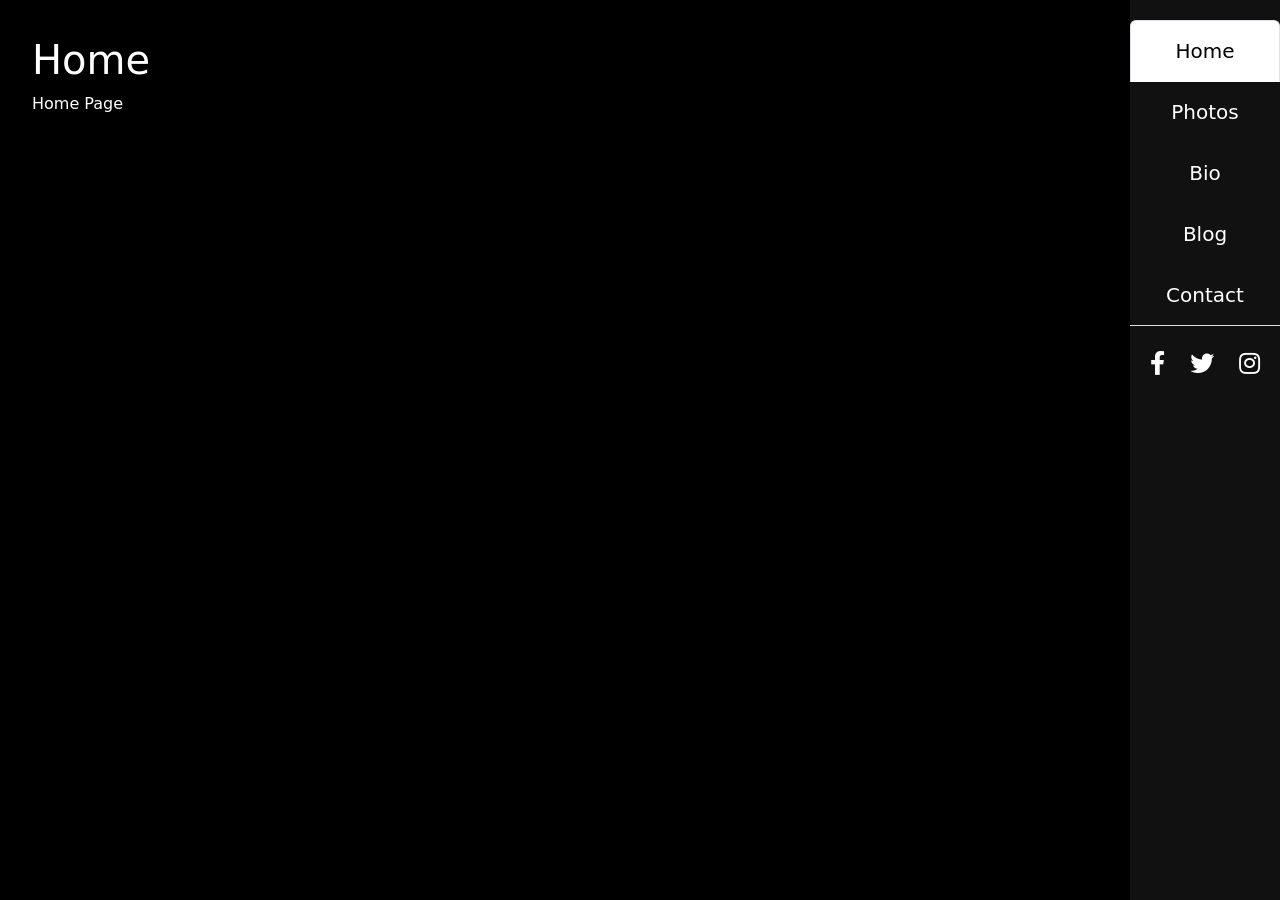
==== index.html @ 9653f2a4 "Add files via upload" ====
<!DOCTYPE html>
<html lang="en">
<head>
    <title>Shutter</title>
    <meta charset="utf-8">
    <meta name="viewport" content="width=device-width, initial-scale=1">
    <link href="https://cdn.jsdelivr.net/npm/bootstrap@5.2.1/dist/css/bootstrap.min.css" rel="stylesheet">
    <link href="https://cdnjs.cloudflare.com/ajax/libs/font-awesome/5.15.3/css/all.min.css" rel="stylesheet">

    <script src="https://code.jquery.com/jquery-3.5.1.slim.min.js"></script>
    <script src="https://stackpath.bootstrapcdn.com/bootstrap/4.5.2/js/bootstrap.min.js" defer></script>
    
    <style>
        body {
            background-color: #000;
            color: #fff;
        }

        .sidebar {
            position: fixed;
            top: 0;
            right: 0;
            width: 150px;
            height: 100%;
            background-color: #111;
            padding-top: 20px;
        }

        .nav-tabs {
            flex-direction: column;
            width: 100%;
        }

        .nav-link {
            color: #fff;
            font-size: 20px;
            text-align: center;
            padding: 15px;
        }

        .nav-link.active {
            background-color: red;
            color: transparent;
        }

        .nav-link:hover {
            color: red;
            background-color: transparent;
            border-color: red;
        }

        .icon {
            margin-top: 20px;
            text-align: center;
        }

        .icon a {
            color: white;
            margin: 10px;
            font-size: 24px;
        }

        .content-section {
            margin-right: 150px;
            padding: 20px;
        }
    </style>
</head>
<body>
    <div class="sidebar">

        <ul class="nav nav-tabs" id="myTab" role="tablist">
            <li class="nav-item">
                <a class="nav-link active" id="home-tab" data-toggle="tab" href="#home" role="tab" aria-controls="home" aria-selected="true">Home</a>
            </li>
            <li class="nav-item">
                <a class="nav-link" id="photos-tab" data-toggle="tab" href="#photos" role="tab" aria-controls="photos" aria-selected="false">Photos</a>
            </li>
            <li class="nav-item">
                <a class="nav-link" id="bio-tab" data-toggle="tab" href="#bio" role="tab" aria-controls="bio" aria-selected="false">Bio</a>
            </li>
            <li class="nav-item">
                <a class="nav-link" id="blog-tab" data-toggle="tab" href="#blog" role="tab" aria-controls="blog" aria-selected="false">Blog</a>
            </li>
            <li class="nav-item">
                <a class="nav-link" id="contact-tab" data-toggle="tab" href="#contact" role="tab" aria-controls="contact" aria-selected="false">Contact</a>
            </li>
        </ul>

        <div class="icon">
            <a href="https://www.facebook.com"><i class="fab fa-facebook-f"></i></a>
            <a href="https://www.x.com"><i class="fab fa-twitter"></i></a>
            <a href="https://www.instagram.com"><i class="fab fa-instagram"></i></a>
        </div>
    </div>

    <!-- Tabs -->
    <div class="container-fluid">
        <div class="tab-content content-section mt-3">
            <!-- Home -->
            <div class="tab-pane fade show active" id="home" role="tabpanel" aria-labelledby="home-tab">
                <h1>Home</h1>
                <p>Home Page</p>
            </div>

            <!-- Photos -->
            <div class="tab-pane fade" id="photos" role="tabpanel" aria-labelledby="photos-tab">
                <div class="row gallery">
                    <div class="col-md-8">
                        <a href="#" data-toggle="modal" data-target="#modal1">
                            <img src="https://picsum.photos/800/400" class="img-fluid mb-4" alt="Large image 1">
                        </a>
                    </div>
                    <div class="col-md-4">
                        <a href="#" data-toggle="modal" data-target="#modal2">
                            <img src="https://picsum.photos/400/400" class="img-fluid mb-4" alt="Large image 2">
                        </a>
                    </div>
                </div>

                <div class="row gallery">
                    <div class="col-md-4">
                        <a href="#" data-toggle="modal" data-target="#modal3">
                            <img src="https://picsum.photos/400/400" class="img-fluid mb-4" alt="Large image 3">
                        </a>
                    </div>
                    <div class="col-md-8">
                        <a href="#" data-toggle="modal" data-target="#modal4">
                            <img src="https://picsum.photos/300/300" class="img-fluid mb-4" alt="Large image 4">
                        </a>
                    </div>

                    <div class="col-md-8">
                        <a href="#" data-toggle="modal" data-target="#modal5">
                            <img src="https://picsum.photos/400/400" class="img-fluid mb-4" alt="Large image 5">
                        </a>
                    </div>
                </div>
            </div>

            <!-- Bio Section -->
            <div class="tab-pane fade" id="bio" role="tabpanel" aria-labelledby="bio-tab">
                <h1>Bio</h1>
                <p>About me.</p>
            </div>

            <!-- Blog Section -->
            <div class="tab-pane fade" id="blog" role="tabpanel" aria-labelledby="blog-tab">
                <h1>Blog</h1>
            </div>

            <!-- Contact Section -->
            <div class="tab-pane fade" id="contact" role="tabpanel" aria-labelledby="contact-tab">
                <h1>Contact Us</h1>
                <p>Feel free to get in touch with us!</p>
                <form>
                    <div class="form-group">
                        <label for="name">Name:</label>
                        <input type="text" class="form-control" id="name" placeholder="Your name">
                    </div>
                    <div class="form-group">
                        <label for="email">Email:</label>
                        <input type="email" class="form-control" id="email" placeholder="Your email">
                    </div>
                    <button type="button" class="btn btn-primary">Submit</button>
                </form>
            </div>
        </div>
    </div>

    <div class="modal fade" id="modal1">
        <div class="modal-dialog modal-lg" role="document">
            <div class="modal-content">
                <div class="modal-body">
                    <img src="https://picsum.photos/800/400" alt="Large image 1" class="img-fluid">
                </div>
            </div>
        </div>
    </div>

    <div class="modal fade" id="modal2">
        <div class="modal-dialog modal-sm" role="document">
            <div class="modal-content">
                <div class="modal-body">
                    <img src="https://picsum.photos/400/400" alt="Large image 2" class="img-fluid">
                </div>
            </div>
        </div>
    </div>

    <div class="modal fade" id="modal3">
        <div class="modal-dialog modal-sm" role="document">
            <div class="modal-content">
                <div class="modal-body">
                    <img src="https://picsum.photos/400/400" alt="Large image 3" class="img-fluid">
                </div>
            </div>
        </div>
    </div>

    <div class="modal fade" id="modal4">
        <div class="modal-dialog modal-sm" role="document">
            <div class="modal-content">
                <div class="modal-body">
                    <img src="https://picsum.photos/300/300" alt="Large image 4" class="img-fluid">
                </div>
            </div>
        </div>
    </div>

    <div class="modal fade" id="modal5">
        <div class="modal-dialog modal-sm" role="document">
            <div class="modal-content">
                <div class="modal-body">
                    <img src="https://picsum.photos/400/400" alt="Large image 5" class="img-fluid">
                </div>
            </div>
        </div>
    </div>
</body>
</html>
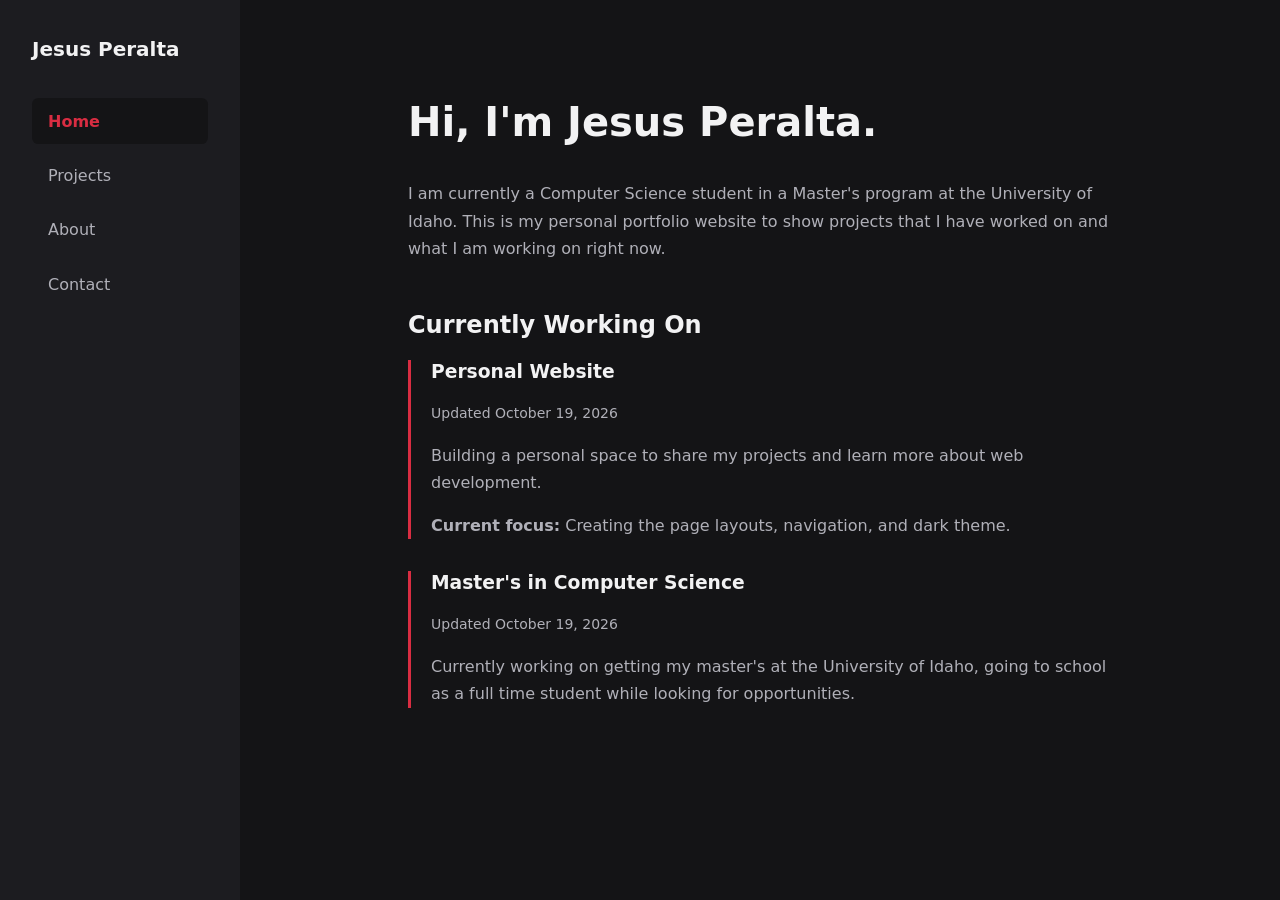
==== commit daa233d8: "Built Personal website foundation and progress" ====
--- a/index.html
+++ b/index.html
@@ -1,221 +1,73 @@
 <!DOCTYPE html>
 <html lang="en">
+
 <head>
-    <title>Shutter</title>
-    <meta charset="utf-8">
+    <meta charset="UTF-8">
     <meta name="viewport" content="width=device-width, initial-scale=1">
-    <link href="https://cdn.jsdelivr.net/npm/bootstrap@5.2.1/dist/css/bootstrap.min.css" rel="stylesheet">
-    <link href="https://cdnjs.cloudflare.com/ajax/libs/font-awesome/5.15.3/css/all.min.css" rel="stylesheet">
 
-    <script src="https://code.jquery.com/jquery-3.5.1.slim.min.js"></script>
-    <script src="https://stackpath.bootstrapcdn.com/bootstrap/4.5.2/js/bootstrap.min.js" defer></script>
-    
-    <style>
-        body {
-            background-color: #000;
-            color: #fff;
-        }
+    <title>Jesus Peralta | Personal Website</title>
+    <meta name="description" content="Personal projects, current work, and background of myself.">
 
-        .sidebar {
-            position: fixed;
-            top: 0;
-            right: 0;
-            width: 150px;
-            height: 100%;
-            background-color: #111;
-            padding-top: 20px;
-        }
+    <link rel="stylesheet" href="/assets/css/styles.css">
+</head>
 
-        .nav-tabs {
-            flex-direction: column;
-            width: 100%;
-        }
+<body>
+    <header class="sidebar">
+        <a class="site-name" href="/">Jesus Peralta</a>
 
-        .nav-link {
-            color: #fff;
-            font-size: 20px;
-            text-align: center;
-            padding: 15px;
-        }
+        <nav aria-label="Main navigation">
+            <ul>
+                <li><a href="/" aria-current="page">Home</a></li>
+                <li><a href="/projects/">Projects</a></li>
+                <li><a href="/about/">About</a></li>
+                <li><a href="/contact/">Contact</a></li>
+            </ul>
+        </nav>
+    </header>
 
-        .nav-link.active {
-            background-color: red;
-            color: transparent;
-        }
+    <main>
+        <section id="introduction">
+            <h1>Hi, I'm Jesus Peralta.</h1>
+            <p>
+                I am currently a Computer Science student in a Master's program at the University of Idaho. This is my
+                personal portfolio website to show projects that I have worked on and what I am working on right now.
+            </p>
+        </section>
 
-        .nav-link:hover {
-            color: red;
-            background-color: transparent;
-            border-color: red;
-        }
+        <section id="current-work">
+            <h2>Currently Working On</h2>
 
-        .icon {
-            margin-top: 20px;
-            text-align: center;
-        }
+            <article class="work-update">
+                <h3>Personal Website</h3>
 
-        .icon a {
-            color: white;
-            margin: 10px;
-            font-size: 24px;
-        }
+                <p class="update-date">
+                    Updated <time datetime="2026-10-19">October 19, 2026</time>
+                </p>
 
-        .content-section {
-            margin-right: 150px;
-            padding: 20px;
-        }
-    </style>
-</head>
-<body>
-    <div class="sidebar">
+                <p>
+                    Building a personal space to share my projects and learn more about web development.
+                </p>
 
-        <ul class="nav nav-tabs" id="myTab" role="tablist">
-            <li class="nav-item">
-                <a class="nav-link active" id="home-tab" data-toggle="tab" href="#home" role="tab" aria-controls="home" aria-selected="true">Home</a>
-            </li>
-            <li class="nav-item">
-                <a class="nav-link" id="photos-tab" data-toggle="tab" href="#photos" role="tab" aria-controls="photos" aria-selected="false">Photos</a>
-            </li>
-            <li class="nav-item">
-                <a class="nav-link" id="bio-tab" data-toggle="tab" href="#bio" role="tab" aria-controls="bio" aria-selected="false">Bio</a>
-            </li>
-            <li class="nav-item">
-                <a class="nav-link" id="blog-tab" data-toggle="tab" href="#blog" role="tab" aria-controls="blog" aria-selected="false">Blog</a>
-            </li>
-            <li class="nav-item">
-                <a class="nav-link" id="contact-tab" data-toggle="tab" href="#contact" role="tab" aria-controls="contact" aria-selected="false">Contact</a>
-            </li>
-        </ul>
+                <p>
+                    <strong>Current focus:</strong>
+                    Creating the page layouts, navigation, and dark theme.
+                </p>
+            </article>
 
-        <div class="icon">
-            <a href="https://www.facebook.com"><i class="fab fa-facebook-f"></i></a>
-            <a href="https://www.x.com"><i class="fab fa-twitter"></i></a>
-            <a href="https://www.instagram.com"><i class="fab fa-instagram"></i></a>
-        </div>
-    </div>
+            <article class="work-update">
+                <h3>Master's in Computer Science</h3>
 
-    <!-- Tabs -->
-    <div class="container-fluid">
-        <div class="tab-content content-section mt-3">
-            <!-- Home -->
-            <div class="tab-pane fade show active" id="home" role="tabpanel" aria-labelledby="home-tab">
-                <h1>Home</h1>
-                <p>Home Page</p>
-            </div>
+                <p class="update-date">
+                    Updated <time datetime="2026-10-19">October 19, 2026</time>
+                </p>
 
-            <!-- Photos -->
-            <div class="tab-pane fade" id="photos" role="tabpanel" aria-labelledby="photos-tab">
-                <div class="row gallery">
-                    <div class="col-md-8">
-                        <a href="#" data-toggle="modal" data-target="#modal1">
-                            <img src="https://picsum.photos/800/400" class="img-fluid mb-4" alt="Large image 1">
-                        </a>
-                    </div>
-                    <div class="col-md-4">
-                        <a href="#" data-toggle="modal" data-target="#modal2">
-                            <img src="https://picsum.photos/400/400" class="img-fluid mb-4" alt="Large image 2">
-                        </a>
-                    </div>
-                </div>
+                <p>
+                    Currently working on getting my master's at the University of Idaho, going to school as a full time
+                    student while looking for opportunities.
+                </p>
+            </article>
+        </section>
+    </main>
+</body>
 
-                <div class="row gallery">
-                    <div class="col-md-4">
-                        <a href="#" data-toggle="modal" data-target="#modal3">
-                            <img src="https://picsum.photos/400/400" class="img-fluid mb-4" alt="Large image 3">
-                        </a>
-                    </div>
-                    <div class="col-md-8">
-                        <a href="#" data-toggle="modal" data-target="#modal4">
-                            <img src="https://picsum.photos/300/300" class="img-fluid mb-4" alt="Large image 4">
-                        </a>
-                    </div>
-
-                    <div class="col-md-8">
-                        <a href="#" data-toggle="modal" data-target="#modal5">
-                            <img src="https://picsum.photos/400/400" class="img-fluid mb-4" alt="Large image 5">
-                        </a>
-                    </div>
-                </div>
-            </div>
-
-            <!-- Bio Section -->
-            <div class="tab-pane fade" id="bio" role="tabpanel" aria-labelledby="bio-tab">
-                <h1>Bio</h1>
-                <p>About me.</p>
-            </div>
-
-            <!-- Blog Section -->
-            <div class="tab-pane fade" id="blog" role="tabpanel" aria-labelledby="blog-tab">
-                <h1>Blog</h1>
-            </div>
-
-            <!-- Contact Section -->
-            <div class="tab-pane fade" id="contact" role="tabpanel" aria-labelledby="contact-tab">
-                <h1>Contact Us</h1>
-                <p>Feel free to get in touch with us!</p>
-                <form>
-                    <div class="form-group">
-                        <label for="name">Name:</label>
-                        <input type="text" class="form-control" id="name" placeholder="Your name">
-                    </div>
-                    <div class="form-group">
-                        <label for="email">Email:</label>
-                        <input type="email" class="form-control" id="email" placeholder="Your email">
-                    </div>
-                    <button type="button" class="btn btn-primary">Submit</button>
-                </form>
-            </div>
-        </div>
-    </div>
-
-    <div class="modal fade" id="modal1">
-        <div class="modal-dialog modal-lg" role="document">
-            <div class="modal-content">
-                <div class="modal-body">
-                    <img src="https://picsum.photos/800/400" alt="Large image 1" class="img-fluid">
-                </div>
-            </div>
-        </div>
-    </div>
-
-    <div class="modal fade" id="modal2">
-        <div class="modal-dialog modal-sm" role="document">
-            <div class="modal-content">
-                <div class="modal-body">
-                    <img src="https://picsum.photos/400/400" alt="Large image 2" class="img-fluid">
-                </div>
-            </div>
-        </div>
-    </div>
-
-    <div class="modal fade" id="modal3">
-        <div class="modal-dialog modal-sm" role="document">
-            <div class="modal-content">
-                <div class="modal-body">
-                    <img src="https://picsum.photos/400/400" alt="Large image 3" class="img-fluid">
-                </div>
-            </div>
-        </div>
-    </div>
-
-    <div class="modal fade" id="modal4">
-        <div class="modal-dialog modal-sm" role="document">
-            <div class="modal-content">
-                <div class="modal-body">
-                    <img src="https://picsum.photos/300/300" alt="Large image 4" class="img-fluid">
-                </div>
-            </div>
-        </div>
-    </div>
-
-    <div class="modal fade" id="modal5">
-        <div class="modal-dialog modal-sm" role="document">
-            <div class="modal-content">
-                <div class="modal-body">
-                    <img src="https://picsum.photos/400/400" alt="Large image 5" class="img-fluid">
-                </div>
-            </div>
-        </div>
-    </div>
-</body>
-</html>
+</html>
--- a/assets/css/styles.css
+++ b/assets/css/styles.css
@@ -0,0 +1,154 @@
+/* Shared values used throughout the website */
+:root {
+    --background: #141416;
+    --surface: #1C1C20;
+    --text: #F2F2F3;
+    --text-muted: #B0B0B8;
+    --accent: #D92D42;
+}
+
+/* Include padding and borders in an element's total size */
+* {
+    box-sizing: border-box;
+}
+
+body {
+    margin: 0;
+    background-color: var(--background);
+    color: var(--text);
+    font-family: system-ui, sans-serif;
+    font-size: 1rem;
+    line-height: 1.7;
+}
+
+a {
+    color: var(--accent);
+    text-underline-offset: 0.2em;
+}
+
+a:hover {
+    text-decoration: none;
+}
+
+a:focus-visible {
+    outline: 2px solid var(--accent);
+    outline-offset: 4px;
+}
+
+.sidebar {
+    background-color: var(--surface);
+    padding: 2rem;
+}
+
+.site-name {
+    color: var(--text);
+    font-size: 1.25rem;
+    font-weight: 700;
+    text-decoration: none;
+}
+
+main {
+    max-width: 48rem;
+    padding: 2rem;
+}
+
+h1,
+h2,
+h3 {
+    line-height: 1.25;
+}
+
+h1 {
+    font-size: 2.5rem;
+}
+
+p {
+    color: var(--text-muted);
+}
+
+section + section {
+    margin-top: 3rem;
+}
+
+article + article {
+    margin-top: 2rem;
+}
+
+/* Navigation shared by desktop and mobile */
+nav ul {
+    list-style: none;
+    padding: 0;
+    margin: 2rem 0 0;
+
+    display: flex;
+    flex-wrap: wrap;
+    gap: 0.5rem;
+}
+
+nav a {
+    display: block;
+    padding: 0.6rem 1rem;
+    border-radius: 0.4rem;
+
+    color: var(--text-muted);
+    text-decoration: none;
+}
+
+nav a:hover {
+    background-color: var(--background);
+    color: var(--text);
+}
+
+nav a[aria-current="page"] {
+    background-color: var(--background);
+    color: var(--accent);
+    font-weight: 600;
+}
+
+.work-update {
+    border-left: 3px solid var(--accent);
+    padding-left: 1.25rem;
+}
+
+.update-date {
+    font-size: 0.875rem;
+    margin-top: 0.5rem;
+}
+
+/* Desktop layout */
+@media (min-width: 48rem) {
+    body {
+        display: grid;
+        grid-template-columns: 15rem minmax(0, 1fr);
+    }
+
+    .sidebar {
+        grid-column: 1;
+        grid-row: 1;
+
+        position: sticky;
+        top: 0;
+        height: 100vh;
+        overflow-y: auto;
+    }
+
+    nav ul {
+        flex-direction: column;
+    }
+
+    main {
+        grid-column: 2;
+        grid-row: 1;
+
+        width: 100%;
+        margin-inline: auto;
+        padding: 4rem 2rem;
+    }
+}
+
+/* Smaller screens */
+@media (max-width: 47.999rem) {
+    h1 {
+        font-size: 2rem;
+    }
+}
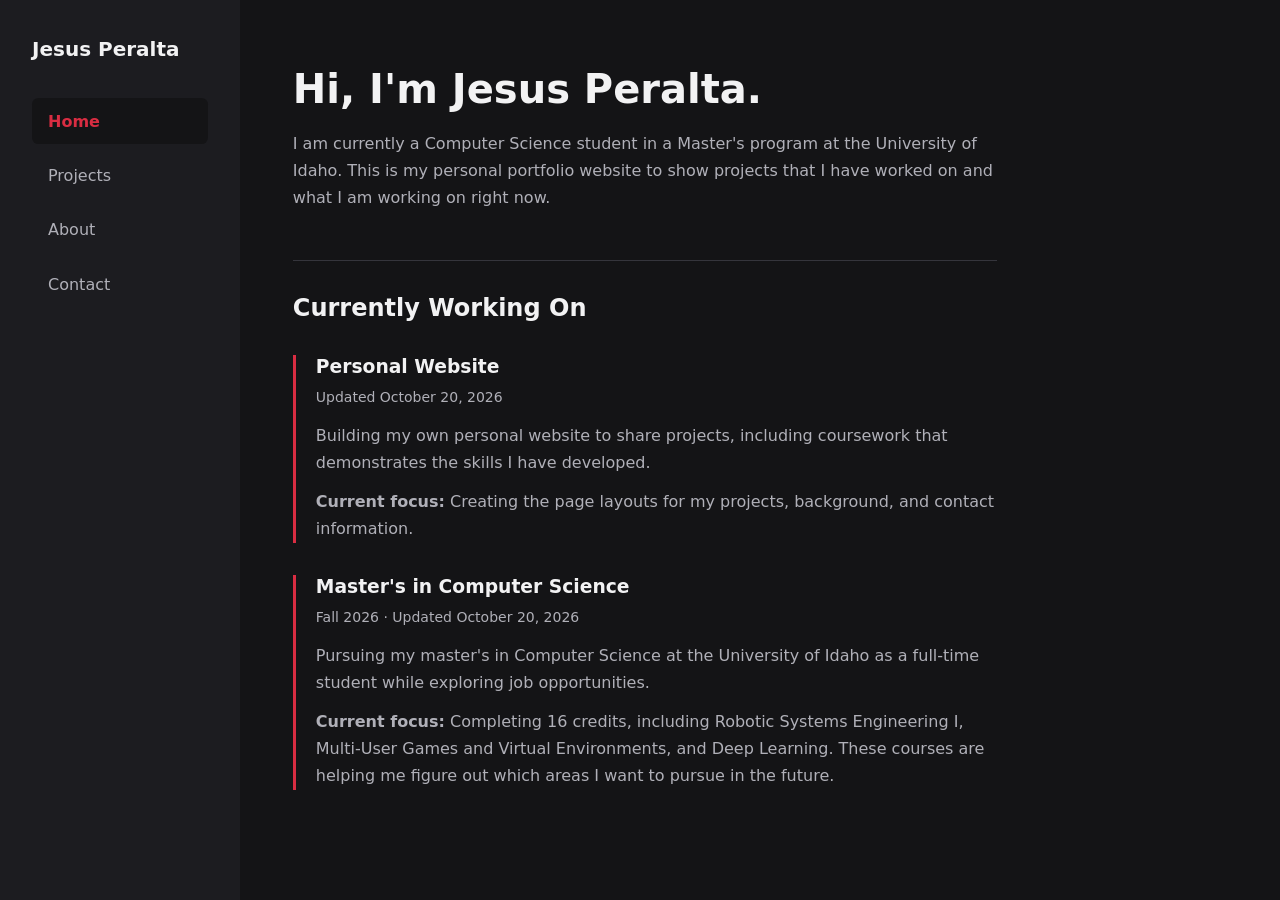
==== commit 078c9bf7: "Updated Homepage including formatting and wording changes." ====
--- a/index.html
+++ b/index.html
@@ -41,16 +41,18 @@
                 <h3>Personal Website</h3>
 
                 <p class="update-date">
-                    Updated <time datetime="2026-10-19">October 19, 2026</time>
+                    Updated <time datetime="2026-10-20">October 20, 2026</time>
                 </p>
 
                 <p>
-                    Building a personal space to share my projects and learn more about web development.
+                    Building my own personal website to share projects, including coursework that demonstrates the
+                    skills I have developed.
                 </p>
 
                 <p>
                     <strong>Current focus:</strong>
-                    Creating the page layouts, navigation, and dark theme.
+                    Creating the page layouts for my projects, background, and contact information.
+                </p>
                 </p>
             </article>
 
@@ -58,12 +60,19 @@
                 <h3>Master's in Computer Science</h3>
 
                 <p class="update-date">
-                    Updated <time datetime="2026-10-19">October 19, 2026</time>
+                    Fall 2026 · Updated <time datetime="2026-10-20">October 20, 2026</time>
                 </p>
 
                 <p>
-                    Currently working on getting my master's at the University of Idaho, going to school as a full time
-                    student while looking for opportunities.
+                    Pursuing my master's in Computer Science at the University of Idaho as a full-time student while
+                    exploring job opportunities.
+                </p>
+
+                <p>
+                    <strong>Current focus:</strong>
+                    Completing 16 credits, including Robotic Systems Engineering I, Multi-User Games and Virtual
+                    Environments, and Deep Learning. These courses are helping me figure out which areas I want to
+                    pursue in the future.
                 </p>
             </article>
         </section>
--- a/assets/css/styles.css
+++ b/assets/css/styles.css
@@ -5,6 +5,7 @@
     --text: #F2F2F3;
     --text-muted: #B0B0B8;
     --accent: #D92D42;
+    --border: #35353C;
 }
 
 /* Include padding and borders in an element's total size */
@@ -66,8 +67,13 @@
     color: var(--text-muted);
 }
 
-section + section {
+main > section + section {
     margin-top: 3rem;
+}
+
+#introduction + #current-work {
+    border-top: 1px solid var(--border);
+    padding-top: 2rem;
 }
 
 article + article {
@@ -115,6 +121,33 @@
     margin-top: 0.5rem;
 }
 
+/* Homepage introduction */
+#introduction h1 {
+    margin: 0 0 1rem;
+}
+
+#introduction p {
+    margin: 0;
+}
+
+/* Current-work heading */
+#current-work > h2 {
+    margin: 0 0 2rem;
+}
+
+/* Individual updates */
+.work-update h3 {
+    margin: 0;
+}
+
+.work-update p {
+    margin: 0.75rem 0 0;
+}
+
+.work-update .update-date {
+    margin-top: 0.5rem;
+}
+
 /* Desktop layout */
 @media (min-width: 48rem) {
     body {
@@ -141,7 +174,7 @@
         grid-row: 1;
 
         width: 100%;
-        margin-inline: auto;
+        margin-inline: 2%;
         padding: 4rem 2rem;
     }
 }
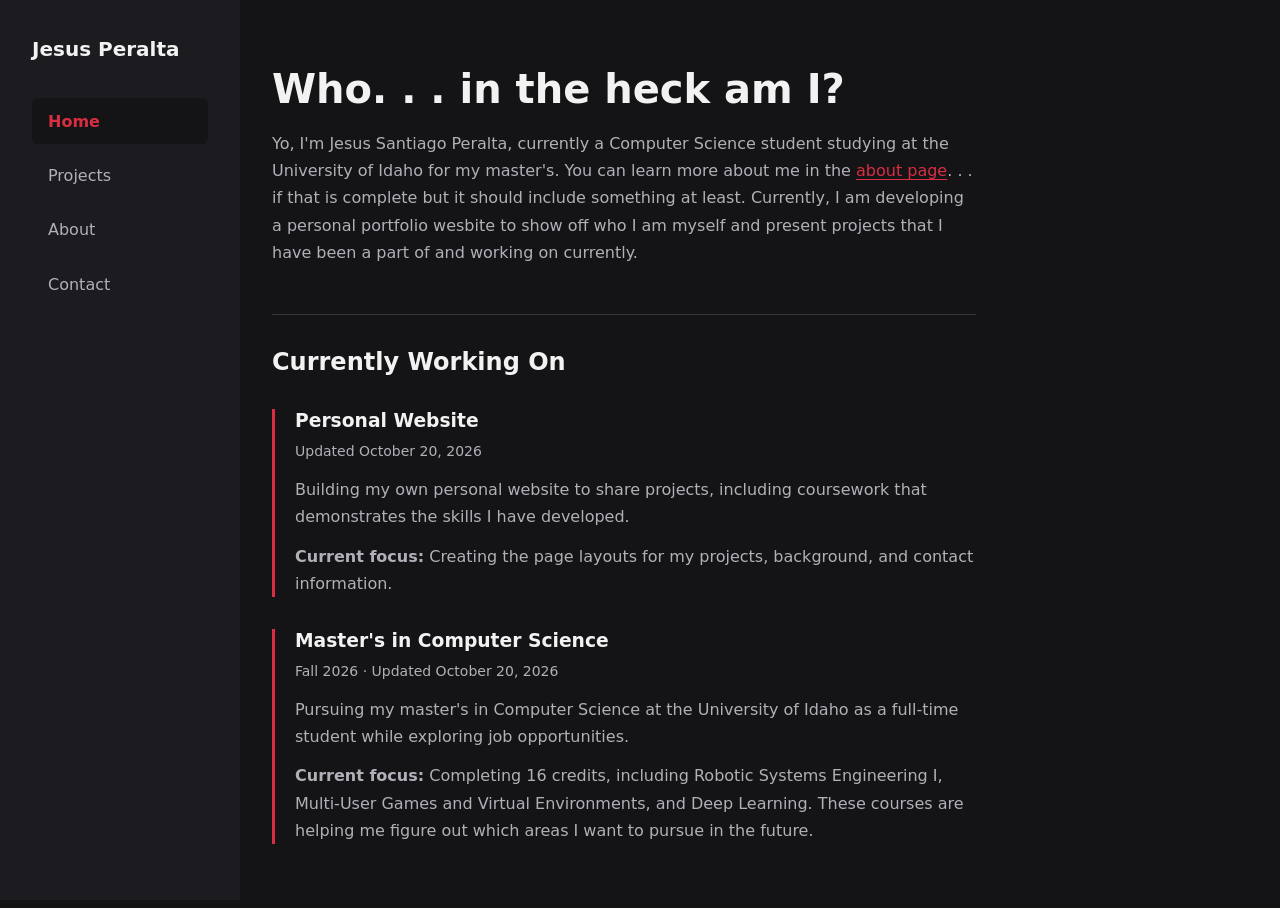
==== commit f61aa1e3: "Made some adjustments and started working on the Project section." ====
--- a/index.html
+++ b/index.html
@@ -27,10 +27,13 @@
 
     <main>
         <section id="introduction">
-            <h1>Hi, I'm Jesus Peralta.</h1>
+            <h1>Who. . . in the heck am I?</h1>
             <p>
-                I am currently a Computer Science student in a Master's program at the University of Idaho. This is my
-                personal portfolio website to show projects that I have worked on and what I am working on right now.
+                Yo, I'm Jesus Santiago Peralta, currently a Computer Science student studying at the University of Idaho
+                for my master's. You can learn more about me in the <a href="/about/">about page</a>. . . if that is
+                complete but it should include something at least. Currently, I am developing a personal portfolio
+                wesbite to show off who I am myself and present projects that I have been a part of and working on
+                currently.
             </p>
         </section>
 
--- a/assets/css/styles.css
+++ b/assets/css/styles.css
@@ -148,6 +148,93 @@
     margin-top: 0.5rem;
 }
 
+.project {
+    min-width: 0;
+    padding: 1.5rem;
+    border: 1px solid var(--border);
+    border-radius: 0.75rem;
+    background-color: var(--surface);
+}
+
+.project h2 {
+    margin: 0;
+}
+
+.project-tools {
+    color: var(--text-muted);
+    font-size: 0.875rem;
+    margin-top: 0.5rem;
+}
+
+.project-grid {
+    display: grid;
+    grid-template-columns: 1fr;
+    gap: 1.5rem;
+    margin-top: 2rem;
+}
+
+.project-grid > article + article {
+    margin-top: 0;
+}
+
+.project-image {
+    margin: 1.25rem 0;
+}
+
+.project-image img {
+    display: block;
+    width: 100%;
+    height: auto;
+    border-radius: 0.4rem;
+}
+
+.project-image figcaption {
+    margin-top: 0.5rem;
+    color: var(--text-muted);
+    font-size: 0.875rem;
+}
+
+/* Reusable WIP page decoration */
+.page-wip {
+    --tape-color: #E8B931;
+    --tape-height: 10px;
+}
+
+.page-wip::before,
+.page-wip::after {
+    content: "";
+    position: fixed;
+    left: 0;
+    right: 0;
+    height: var(--tape-height);
+    z-index: 10;
+    pointer-events: none;
+
+    background: repeating-linear-gradient(
+        135deg,
+        var(--tape-color) 0,
+        var(--tape-color) 12px,
+        var(--background) 12px,
+        var(--background) 24px
+    );
+}
+
+.page-wip::before {
+    top: 0;
+}
+
+.page-wip::after {
+    bottom: 0;
+}
+
+.wip-notice {
+    margin: 0 0 1.5rem;
+    padding: 0.75rem 1rem;
+    border-left: 3px solid var(--accent);
+    background-color: var(--surface);
+    font-size: 0.875rem;
+}
+
 /* Desktop layout */
 @media (min-width: 48rem) {
     body {
@@ -174,8 +261,12 @@
         grid-row: 1;
 
         width: 100%;
-        margin-inline: 2%;
+        margin-inline: 0;
         padding: 4rem 2rem;
+    }
+
+    main:has(.project-grid) {
+        max-width: 72rem;
     }
 }
 
@@ -184,4 +275,10 @@
     h1 {
         font-size: 2rem;
     }
+}
+
+@media (min-width: 75rem) {
+    .project-grid {
+        grid-template-columns: repeat(2, minmax(0, 1fr));
+    }
 }
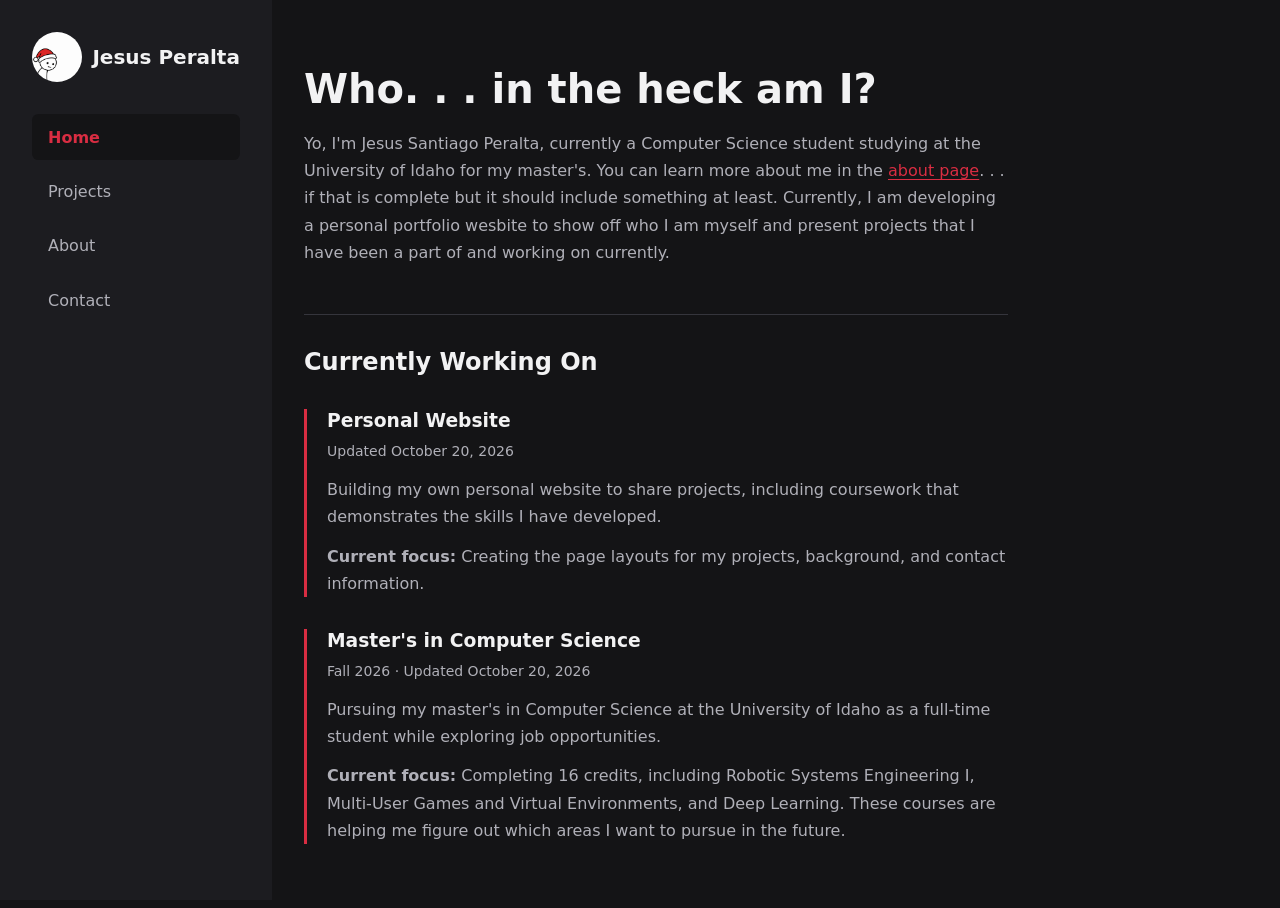
==== commit eca5595d: "Added some profile pictures to add some life to the sidebar and they change." ====
--- a/index.html
+++ b/index.html
@@ -2,6 +2,7 @@
 <html lang="en">
 
 <head>
+    <script src="/assets/js/script.js" defer></script>
     <meta charset="UTF-8">
     <meta name="viewport" content="width=device-width, initial-scale=1">
 
@@ -13,7 +14,10 @@
 
 <body>
     <header class="sidebar">
-        <a class="site-name" href="/">Jesus Peralta</a>
+        <a class="site-name" href="/">
+            <img class="profile-picture" src="/assets/images/profiles/profile.png" alt="" width="50" height="50">
+            <span>Jesus Peralta</span>
+        </a>
 
         <nav aria-label="Main navigation">
             <ul>
--- a/assets/css/styles.css
+++ b/assets/css/styles.css
@@ -46,6 +46,18 @@
     font-size: 1.25rem;
     font-weight: 700;
     text-decoration: none;
+
+    display: flex;
+    align-items: center;
+    gap: 0.65rem;
+}
+
+.profile-picture {
+    width: 50px;
+    height: 50px;
+    flex-shrink: 0;
+    border-radius: 50%;
+    object-fit: cover;
 }
 
 main {
@@ -239,7 +251,7 @@
 @media (min-width: 48rem) {
     body {
         display: grid;
-        grid-template-columns: 15rem minmax(0, 1fr);
+        grid-template-columns: 17rem minmax(0, 1fr);
     }
 
     .sidebar {
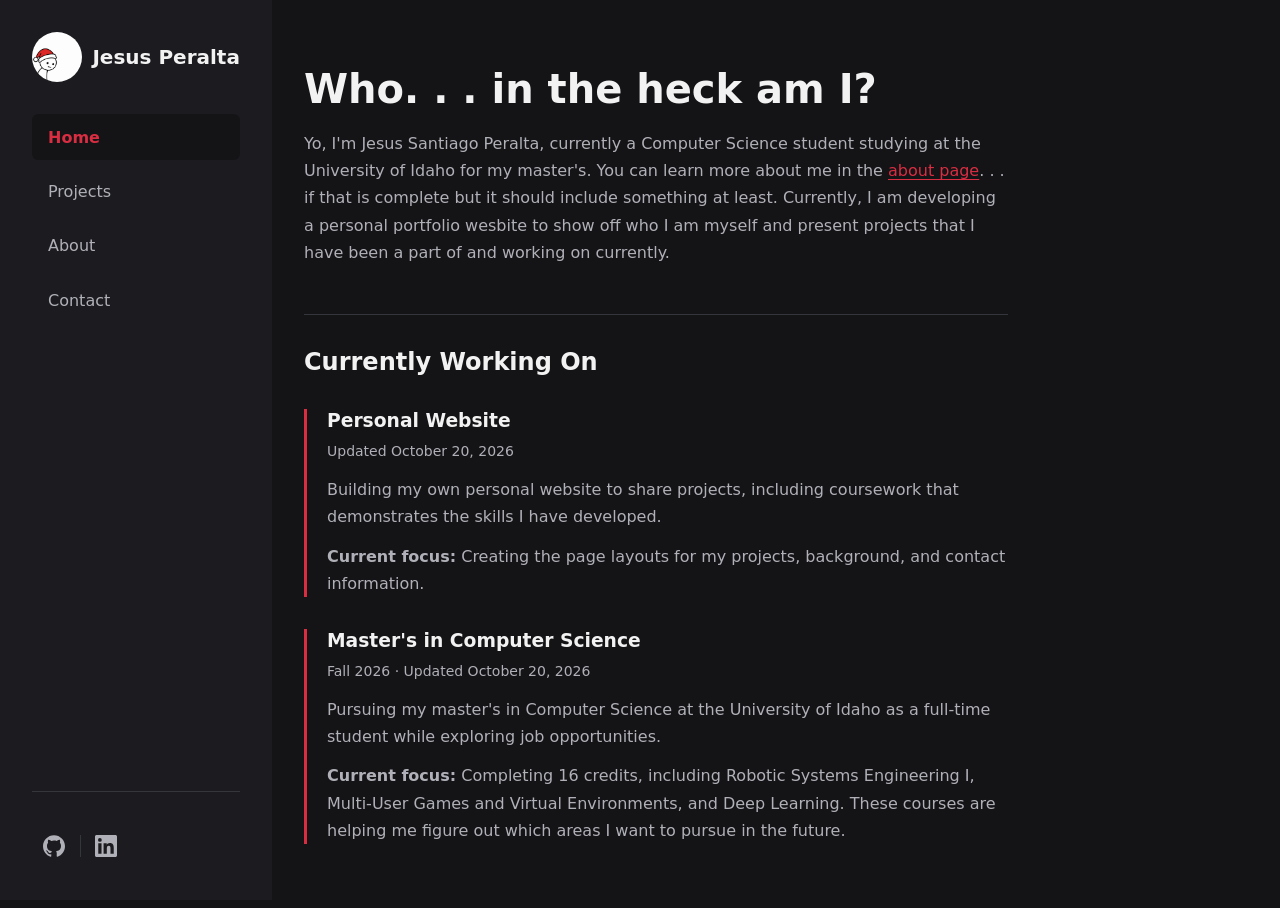
==== commit d877f133: "Added External site Icon to the sidebar" ====
--- a/index.html
+++ b/index.html
@@ -27,6 +27,22 @@
                 <li><a href="/contact/">Contact</a></li>
             </ul>
         </nav>
+
+        <div class="social-links">
+            <a href="https://github.com/NotElJesus" target="_blank" rel="noopener noreferrer" aria-label="GitHub profile">
+                <svg viewBox="0 0 24 24" aria-hidden="true" focusable="false">
+                    <path
+                        d="M12 .297C5.37.297 0 5.67 0 12.297c0 5.303 3.438 9.8 8.205 11.385.6.113.82-.258.82-.577 0-.285-.01-1.04-.015-2.04-3.338.724-4.043-1.61-4.043-1.61-.546-1.387-1.333-1.756-1.333-1.756-1.09-.745.083-.729.083-.729 1.205.084 1.838 1.237 1.838 1.237 1.07 1.835 2.807 1.305 3.492.998.108-.776.418-1.305.762-1.605-2.665-.305-5.467-1.334-5.467-5.931 0-1.31.469-2.381 1.236-3.221-.124-.303-.536-1.524.117-3.176 0 0 1.008-.322 3.301 1.23a11.52 11.52 0 0 1 3.003-.404c1.02.005 2.047.138 3.006.404 2.291-1.552 3.297-1.23 3.297-1.23.655 1.652.243 2.873.119 3.176.77.84 1.235 1.911 1.235 3.221 0 4.609-2.807 5.624-5.479 5.921.43.372.823 1.102.823 2.222 0 1.606-.015 2.898-.015 3.293 0 .322.216.694.825.576C20.565 22.092 24 17.597 24 12.297c0-6.627-5.373-12-12-12" />
+                </svg>
+            </a>
+
+            <a href="https://www.linkedin.com/in/jesusperalta369/" target="_blank" rel="noopener noreferrer" aria-label="LinkedIn profile">
+                <svg viewBox="0 0 24 24" aria-hidden="true" focusable="false">
+                    <path
+                        d="M20.447 20.452h-3.554v-5.569c0-1.328-.027-3.037-1.852-3.037-1.853 0-2.136 1.445-2.136 2.939v5.667H9.351V9h3.414v1.561h.049c.476-.9 1.637-1.85 3.37-1.85 3.601 0 4.267 2.37 4.267 5.455v6.286zM5.337 7.433a2.062 2.062 0 1 1 0-4.124 2.062 2.062 0 0 1 0 4.124zm1.782 13.019H3.555V9h3.564v11.452zM22.225 0H1.771C.792 0 0 .774 0 1.729v20.542C0 23.227.792 24 1.771 24h20.451C23.2 24 24 23.227 24 22.271V1.729C24 .774 23.2 0 22.222 0h.003z" />
+                </svg>
+            </a>
+        </div>
     </header>
 
     <main>
--- a/assets/css/styles.css
+++ b/assets/css/styles.css
@@ -39,6 +39,10 @@
 .sidebar {
     background-color: var(--surface);
     padding: 2rem;
+
+    display: flex;
+    flex-direction: column;
+    gap: 0;
 }
 
 .site-name {
@@ -58,6 +62,53 @@
     flex-shrink: 0;
     border-radius: 50%;
     object-fit: cover;
+}
+
+/* Social profile links at the bottom of the sidebar */
+.social-links {
+    display: flex;
+    gap: 0.5rem;
+    margin-top: auto;
+    padding-top: 2rem;
+    border-top: 1px solid var(--border);
+}
+
+.social-links a {
+    display: inline-flex;
+    align-items: center;
+    justify-content: center;
+
+    width: 44px;
+    height: 44px;
+    border-radius: 0.4rem;
+
+    color: var(--text-muted);
+    text-decoration: none;
+}
+
+.social-links a:hover {
+    color: var(--accent);
+    background-color: var(--background);
+}
+
+.social-links svg {
+    width: 22px;
+    height: 22px;
+    fill: currentColor;
+}
+
+.social-links a + a {
+    position: relative;
+}
+
+.social-links a + a::before {
+    content: "";
+    position: absolute;
+    left: -0.25rem;
+    top: 25%;
+    height: 50%;
+    width: 1px;
+    background-color: var(--border);
 }
 
 main {
@@ -287,6 +338,10 @@
     h1 {
         font-size: 2rem;
     }
+
+    .social-links {
+        margin-top: 2rem;
+    }
 }
 
 @media (min-width: 75rem) {
